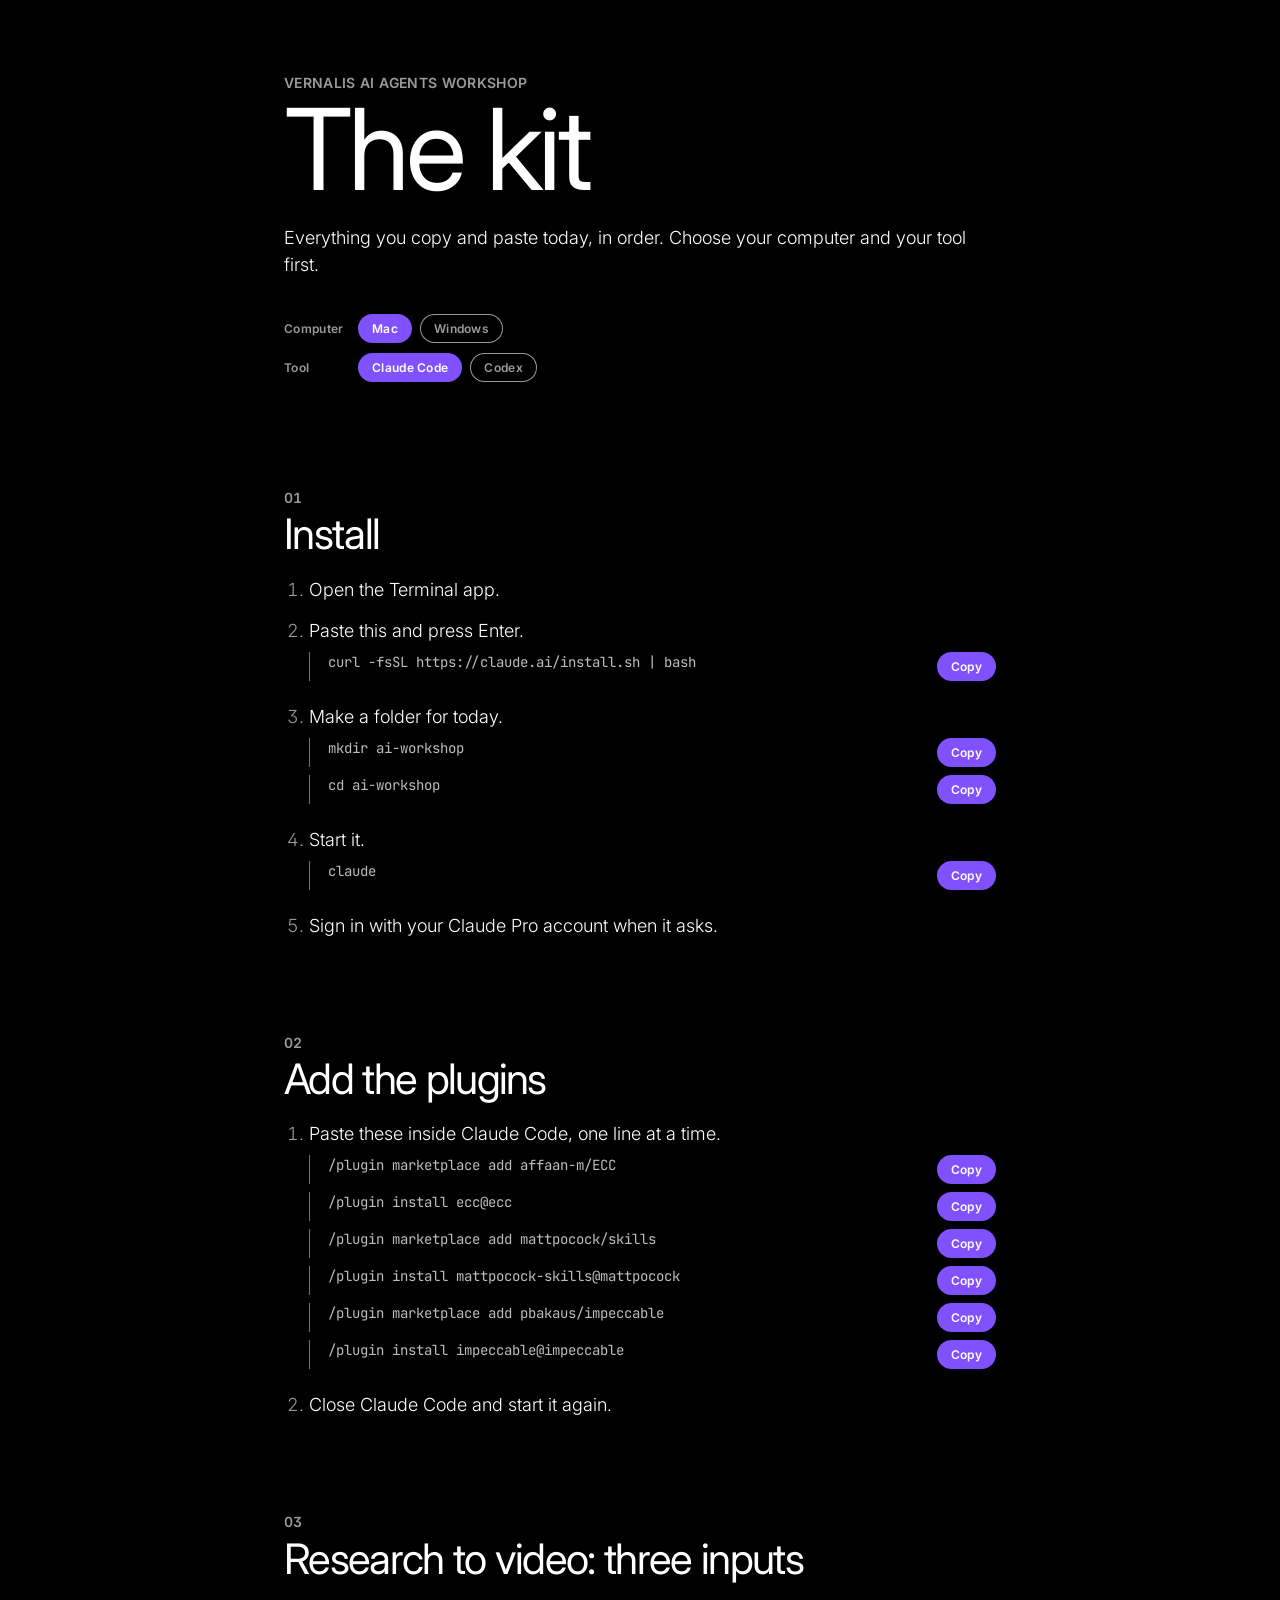
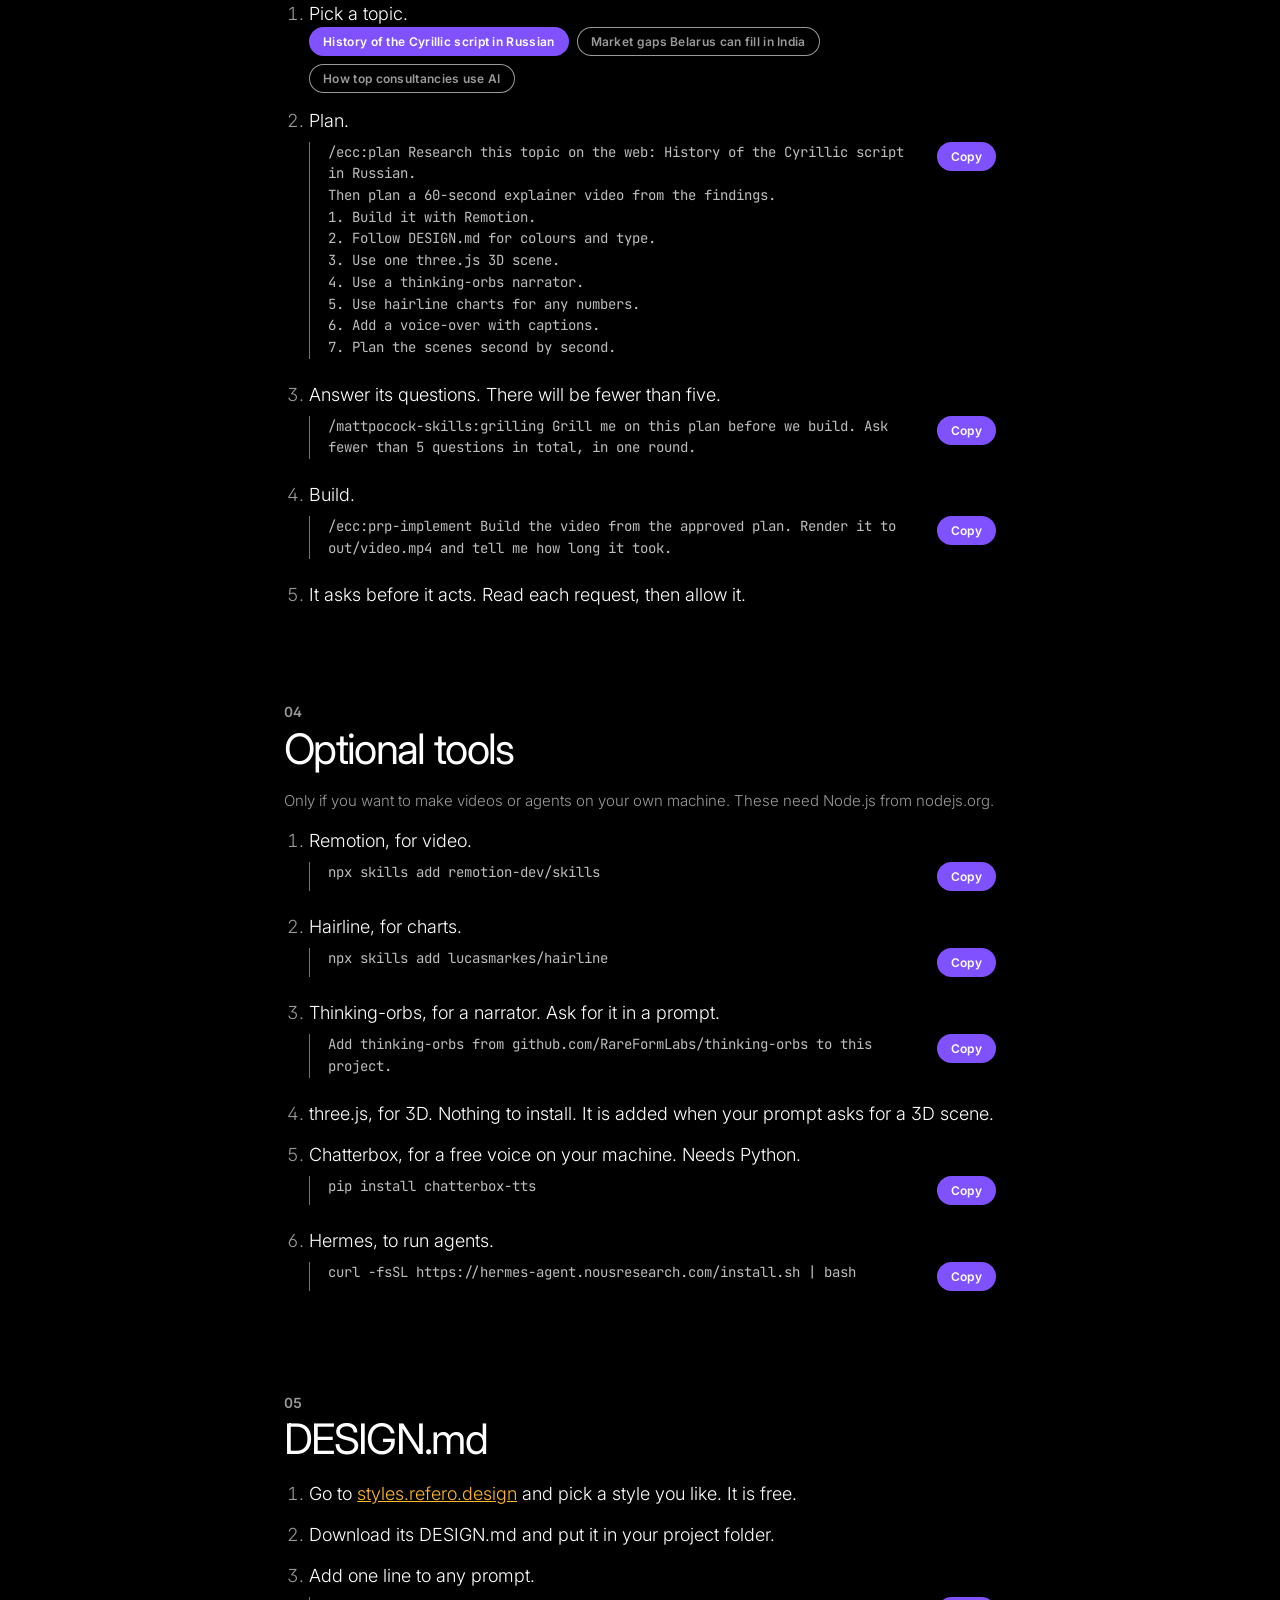
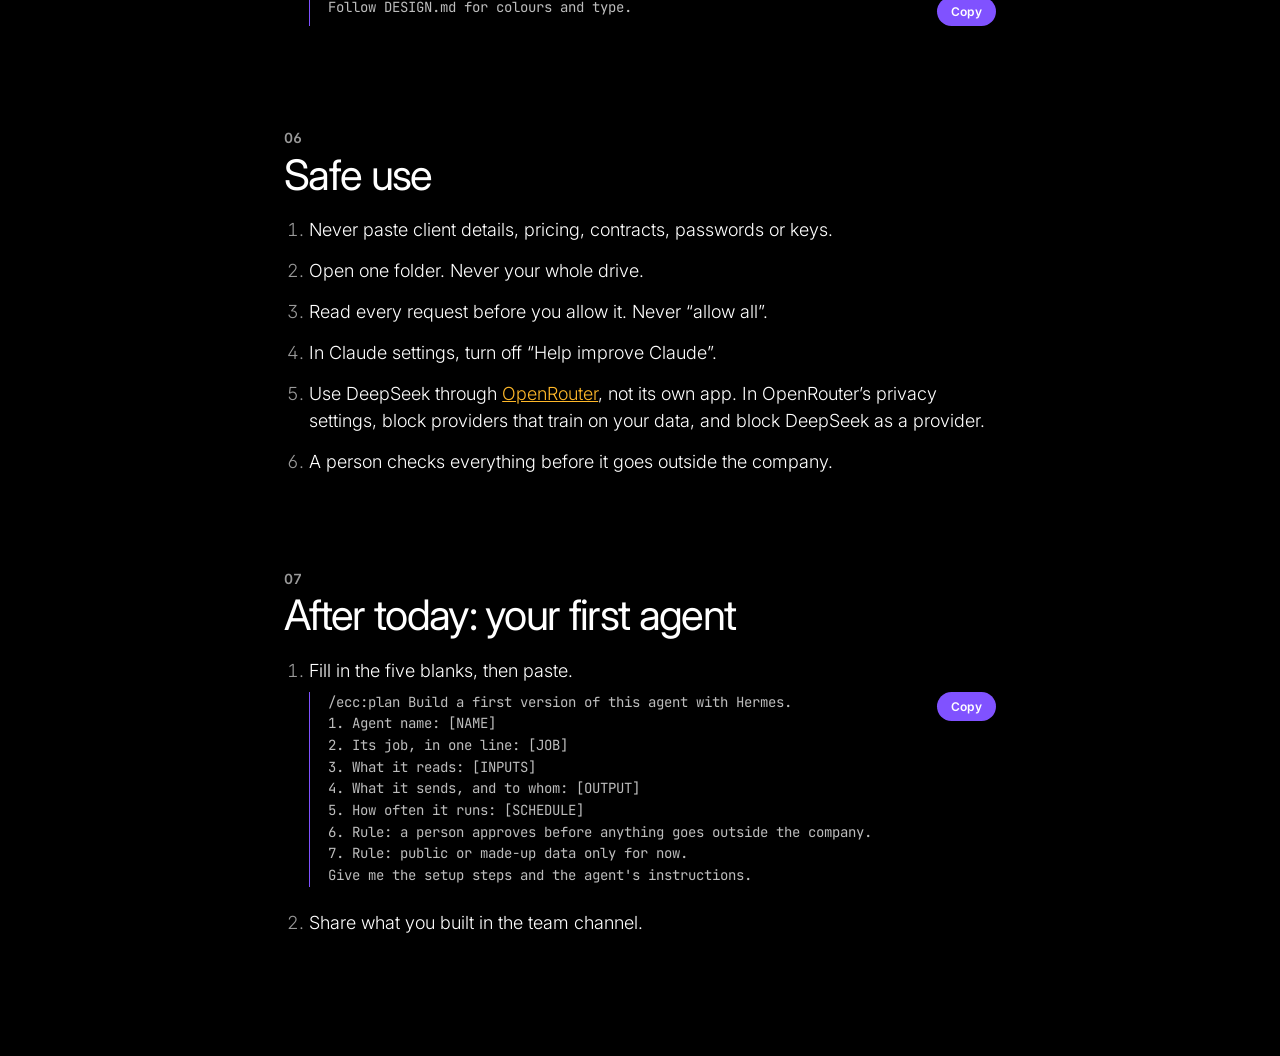
==== kit/index.html @ 44f23566 "Workshop deck and copy-paste kit Static site: presenter deck at / and the team's kit at /kit/.  Clau" ====
<!doctype html>
<html lang="en">
<head>
<meta charset="utf-8">
<meta name="viewport" content="width=device-width, initial-scale=1">
<meta name="robots" content="noindex">
<title>Workshop Kit</title>
<link rel="preconnect" href="https://fonts.googleapis.com">
<link rel="preconnect" href="https://fonts.gstatic.com" crossorigin>
<link href="https://fonts.googleapis.com/css2?family=Inter:wght@300;400;600&family=JetBrains+Mono&display=swap" rel="stylesheet">
<link rel="stylesheet" href="../style.css">
</head>
<body class="kit">
<main>
  <p class="kicker">Vernalis AI Agents Workshop</p>
  <h1>The kit</h1>
  <p>Everything you copy and paste today, in order. Choose your computer and your tool first.</p>
  <div class="switches">
    <div class="switch" role="group" aria-label="Your computer">
      <span class="label">Computer</span>
      <button class="pill" data-key="os" data-set="mac">Mac</button>
      <button class="pill" data-key="os" data-set="win">Windows</button>
    </div>
    <div class="switch" role="group" aria-label="Your tool">
      <span class="label">Tool</span>
      <button class="pill" data-key="tool" data-set="claude">Claude Code</button>
      <button class="pill" data-key="tool" data-set="codex">Codex</button>
    </div>
  </div>

  <h2><span class="num">01</span>Install</h2>
  <ol>
    <li><span data-os="mac">Open the Terminal app.</span><span data-os="win">Open PowerShell.</span></li>
    <li>Paste this and press Enter.
      <div class="cmd" data-tool="claude" data-os="mac"><pre>curl -fsSL https://claude.ai/install.sh | bash</pre></div>
      <div class="cmd" data-tool="claude" data-os="win"><pre>irm https://claude.ai/install.ps1 | iex</pre></div>
      <div class="cmd" data-tool="codex"><pre>npm install -g @openai/codex</pre></div>
      <span class="note" data-tool="codex">Codex needs Node.js first. Get it from nodejs.org.</span>
    </li>
    <li>Make a folder for today.
      <div class="cmd"><pre>mkdir ai-workshop</pre></div>
      <div class="cmd"><pre>cd ai-workshop</pre></div>
    </li>
    <li>Start it.
      <div class="cmd" data-tool="claude"><pre>claude</pre></div>
      <div class="cmd" data-tool="codex"><pre>codex</pre></div>
    </li>
    <li><span data-tool="claude">Sign in with your Claude Pro account when it asks.</span><span data-tool="codex">Sign in with your ChatGPT account when it asks.</span></li>
  </ol>

  <h2><span class="num">02</span>Add the plugins</h2>
  <ol data-tool="claude">
    <li>Paste these inside Claude Code, one line at a time.
      <div data-prompt="plugins" data-lines></div>
    </li>
    <li>Close Claude Code and start it again.</li>
  </ol>
  <ol data-tool="codex">
    <li>Paste these in the terminal, not inside Codex. Choose Codex when it asks which tool.
      <div class="cmd"><pre>npx skills add mattpocock/skills</pre></div>
      <div class="cmd"><pre>npx skills add pbakaus/impeccable</pre></div>
    </li>
    <li>For ECC, follow the Codex steps at github.com/affaan-m/ECC.</li>
    <li>Close Codex and start it again.</li>
  </ol>

  <h2><span class="num">03</span>Research to video: three inputs</h2>
  <ol>
    <li>Pick a topic.
      <div class="switch" role="group" aria-label="Topic" data-topics></div>
    </li>
    <li>Plan.<div data-prompt="plan"></div></li>
    <li>Answer its questions. There will be fewer than five.<div data-prompt="grill"></div></li>
    <li>Build.<div data-prompt="build"></div></li>
    <li>It asks before it acts. Read each request, then allow it.</li>
  </ol>

  <h2><span class="num">04</span>Optional tools</h2>
  <p class="note">Only if you want to make videos or agents on your own machine. These need Node.js from nodejs.org.</p>
  <ol>
    <li>Remotion, for video.<div class="cmd"><pre>npx skills add remotion-dev/skills</pre></div></li>
    <li>Hairline, for charts.<div class="cmd"><pre>npx skills add lucasmarkes/hairline</pre></div></li>
    <li>Thinking-orbs, for a narrator. Ask for it in a prompt.
      <div class="cmd"><pre>Add thinking-orbs from github.com/RareFormLabs/thinking-orbs to this project.</pre></div>
    </li>
    <li>three.js, for 3D. Nothing to install. It is added when your prompt asks for a 3D scene.</li>
    <li>Chatterbox, for a free voice on your machine. Needs Python.<div class="cmd"><pre>pip install chatterbox-tts</pre></div></li>
    <li>Hermes, to run agents.
      <div class="cmd" data-os="mac"><pre>curl -fsSL https://hermes-agent.nousresearch.com/install.sh | bash</pre></div>
      <div class="cmd" data-os="win"><pre>iex (irm https://hermes-agent.nousresearch.com/install.ps1)</pre></div>
    </li>
  </ol>

  <h2><span class="num">05</span>DESIGN.md</h2>
  <ol>
    <li>Go to <a href="https://styles.refero.design/" target="_blank" rel="noopener">styles.refero.design</a> and pick a style you like. It is free.</li>
    <li>Download its DESIGN.md and put it in your project folder.</li>
    <li>Add one line to any prompt.
      <div class="cmd"><pre>Follow DESIGN.md for colours and type.</pre></div>
    </li>
  </ol>

  <h2><span class="num">06</span>Safe use</h2>
  <ol>
    <li>Never paste client details, pricing, contracts, passwords or keys.</li>
    <li>Open one folder. Never your whole drive.</li>
    <li>Read every request before you allow it. Never “allow all”.</li>
    <li data-tool="claude">In Claude settings, turn off “Help improve Claude”.</li>
    <li>Use DeepSeek through <a href="https://openrouter.ai/settings/privacy">OpenRouter</a>, not its own app. In OpenRouter’s privacy settings, block providers that train on your data, and block DeepSeek as a provider.</li>
    <li>A person checks everything before it goes outside the company.</li>
  </ol>

  <h2><span class="num">07</span>After today: your first agent</h2>
  <ol>
    <li>Fill in the five blanks, then paste.
      <div data-prompt="pilot"></div>
    </li>
    <li>Share what you built in the team channel.</li>
  </ol>
</main>
<script src="../content.js"></script>
<script src="../kit.js"></script>
</body>
</html>
---- style.css ----
/* Tokens from DESIGN.md. Inter stands in for PPNeueMontreal, as the file itself suggests. */
:root {
  --void: #000; --bone: #fff; --ash: #9a9a9a; --silver: #bdbdbd;
  --iris: #8052ff; --amber: #ffb829; --red: #ff4d5e; --ok: #2bb894;
  --line: #1c1c1c; --edge: #2a2a2a;
  --gutter: clamp(24px, 6vw, 96px);
  --body: clamp(18px, min(1.75vw, 3vh), 27px);
  --text: clamp(14px, min(1.15vw, 2.2vh), 18px);
  --small: clamp(12px, min(1vw, 1.9vh), 15px);
}
* { box-sizing: border-box; }
body {
  margin: 0; background: var(--void); color: var(--bone);
  /* 300, not the file's 200: ultra-light type breaks up over a Zoom screen share */
  font: 300 18px/1.5 Inter, system-ui, sans-serif; font-feature-settings: "ss01";
  -webkit-font-smoothing: antialiased;
}
h1 {
  font-weight: 400; font-size: clamp(44px, min(7vw, 12vh), 113px);
  line-height: 1; letter-spacing: -0.04em; margin: 0 0 clamp(6px, 2vh, 24px); text-wrap: balance;
}
h3 { font-weight: 400; font-size: clamp(18px, min(1.7vw, 3vh), 26px); line-height: 1.15; letter-spacing: -0.02em; margin: 0; }
.kicker, .label, th {
  font-size: 14px; font-weight: 600; letter-spacing: 0.025em; text-transform: uppercase; color: var(--ash); margin: 0;
}
.label { font-size: 12px; text-transform: none; }
.num { color: var(--ash); font-variant-numeric: tabular-nums; }
pre {
  margin: 0; font: 400 var(--small)/1.55 "JetBrains Mono", ui-monospace, Menlo, monospace;
  color: var(--silver); white-space: pre-wrap; overflow-wrap: anywhere;
}
.pill {
  font: 600 12px Inter, system-ui, sans-serif; letter-spacing: 0.025em; color: var(--bone);
  background: var(--iris); border: 0; border-radius: 24px; padding: 7px 14px; cursor: pointer; flex: none; align-self: flex-start;
}
.ghost {
  font: 400 13px Inter, system-ui, sans-serif; color: var(--silver); background: none;
  border: 1px solid var(--edge); border-radius: 24px; padding: 6px 12px; cursor: pointer;
}
.ghost:hover { color: var(--bone); border-color: var(--ash); }
button:focus-visible, a:focus-visible, input:focus-visible { outline: 2px solid var(--amber); outline-offset: 2px; }
a { color: var(--amber); }
@keyframes rise { from { opacity: 0; transform: translateY(14px); filter: blur(6px); } }

/* ---------- deck frame ---------- */
.deck { overflow: hidden; height: 100vh; }
#sky { position: fixed; inset: 0; width: 100%; height: 100%; pointer-events: none; }
#stage {
  position: relative; z-index: 1; height: 100vh; max-width: min(58vw, 900px);
  padding: clamp(36px, 11vh, 120px) 0 96px var(--gutter);
  display: flex; flex-direction: column; gap: clamp(12px, 2.2vh, 24px);
}
#stage.enter h1, #stage.enter h2 { animation: rise 0.7s cubic-bezier(0.2, 0.7, 0.1, 1) both; }
#stage.enter .lead { animation: rise 0.7s 0.15s both; }
#stage.title, #stage.close { justify-content: center; padding-top: 0; }
.lead { font-size: clamp(16px, min(1.6vw, 2.9vh), 24px); color: var(--silver); max-width: 30em; margin: 0; }

.index h1 { font-size: clamp(40px, min(5.4vw, 9vh), 78px); }
.index-list { list-style: none; padding: 0; margin: clamp(6px, 2vh, 24px) 0 0; max-width: min(48vw, 720px); columns: 2; column-gap: 48px; font-size: clamp(15px, min(1.3vw, 2.4vh), 20px); }
.index-list li { break-inside: avoid; }
.index-list button {
  all: unset; box-sizing: border-box; cursor: pointer; width: 100%;
  display: grid; grid-template-columns: 2.2em 1fr auto; gap: 8px; padding: 0.42em 0; border-bottom: 1px solid var(--line);
}
.index-list button:hover { color: var(--amber); }
.index-list button:focus-visible { outline: 2px solid var(--amber); outline-offset: 2px; }
.hint { font-size: 12px; color: var(--ash); margin: 0; }

.deck footer {
  position: fixed; left: var(--gutter); right: var(--gutter); bottom: 22px; z-index: 2;
  display: flex; justify-content: space-between; align-items: center;
  font-size: 14px; font-weight: 400; color: var(--ash); font-variant-numeric: tabular-nums; white-space: pre;
}
#meta.warn, #meta.over { color: var(--amber); }
#meta.over { font-weight: 600; }
.nav button { background: none; border: 0; color: var(--ash); font-size: 22px; cursor: pointer; padding: 6px 10px; }
#bar { position: fixed; left: 0; bottom: 0; height: 1px; width: 0; background: var(--iris); z-index: 2; transition: width 0.6s; }

/* ---------- scenes ---------- */
#stage.scene { max-width: none; padding: clamp(28px, 6vh, 60px) var(--gutter) 78px; gap: clamp(8px, 1.6vh, 16px); }
.scene h2 {
  font-weight: 400; font-size: clamp(30px, min(4.2vw, 7.2vh), 60px); line-height: 1.05; letter-spacing: -0.04em;
  margin: 0; padding-right: 260px; /* room for the corner constellation */
}
.body { flex: 1; min-height: 0; display: flex; flex-direction: column; justify-content: center; gap: clamp(10px, 2vh, 20px); }
.intro { font-size: var(--body); line-height: 1.3; color: var(--silver); margin: 0; max-width: 40em; animation: rise 0.6s 0.3s both; }
.ic { width: 30px; height: 30px; color: var(--iris); flex: none; }
.logos { display: flex; gap: 10px; align-items: center; flex-wrap: wrap; }
.logo { width: 28px; height: 28px; object-fit: contain; flex: none; }
.logo.raster { border-radius: 7px; }
.red .ic { color: var(--red); } .amber .ic { color: var(--amber); } .ok .ic { color: var(--ok); }
.ok { border-color: var(--ok); }

/* text always stays inside its card */
.card, .node, .actor { min-width: 0; overflow-wrap: break-word; hyphens: auto; }
.card h3, .node h3, .actor h3 { overflow-wrap: anywhere; }
.dense .card, .dense .node { padding: clamp(12px, 1.8vh, 18px); }
.dense h3 { font-size: clamp(16px, min(1.35vw, 2.6vh), 21px); }
.dense p { font-size: clamp(13px, min(1vw, 2vh), 16px) !important; }
.body { overflow-y: auto; scrollbar-width: none; justify-content: safe center; } /* safe: tall content starts at the top instead of being cut off */
.body::-webkit-scrollbar { display: none; }

/* copy button with the prompt folded underneath */
.copybox { display: grid; gap: 8px; margin-top: auto; padding-top: 6px; }
.peek { max-height: 34vh; overflow: auto; border-left: 1px solid var(--iris); padding: 4px 0 4px 14px; font-size: 13px; }
.prompts { display: grid; grid-template-columns: auto repeat(3, minmax(0, 1fr)); gap: 16px; align-items: start; }

/* links and full forms */
.biglink { display: inline-flex; align-items: center; gap: 12px; font-size: var(--body); text-decoration: none; border-bottom: 1px solid currentColor; align-self: flex-start; padding-bottom: 2px; }
.full { font-size: clamp(24px, min(3vw, 5vh), 42px); line-height: 1.1; letter-spacing: -0.03em; margin: 0; color: var(--amber); }
.withlogo { display: inline-flex; align-items: center; gap: 10px; }
.withlogo .logo { width: 20px; height: 20px; }
.withlogo .logos { gap: 6px; flex-wrap: nowrap; }

/* sequence diagram */
.seq { display: grid; grid-template-columns: repeat(var(--cols), minmax(0, 1fr)); column-gap: clamp(12px, 2vw, 28px); row-gap: 6px; position: relative; }
.actor { grid-row: 1; border: 1px solid var(--edge); border-radius: 24px; padding: 10px 14px; display: grid; grid-template-columns: auto 1fr; column-gap: 12px; align-items: center; margin-bottom: 6px;
  /* logo on the left, name and role stacked on the right */ animation: rise 0.6s both; animation-delay: calc(var(--i) * 90ms); background: var(--void); }
.actor > .logos, .actor > .ic { grid-row: span 2; }
.actor h3 { font-size: clamp(15px, min(1.3vw, 2.5vh), 20px); }
.actor p { margin: 0; font-size: 13px; color: var(--ash); grid-column: 2; }
.life { justify-self: center; width: 1px; background: repeating-linear-gradient(to bottom, #3a3a3a 0 4px, transparent 4px 9px); }
.msg { position: relative; padding: 0 var(--pad); visibility: hidden; z-index: 1; min-height: 38px; }
.msg.self { padding: 0 0 0 50%; }
.msg.self p { text-align: left; margin: 0 0 0 44px; white-space: nowrap; }
.msg.on { visibility: visible; }
.msg .arrow { height: 1px; background: var(--iris); position: relative; margin-top: 8px; }
.msg .arrow::after { content: ""; position: absolute; right: -1px; top: -4px; border: 4.5px solid transparent; border-left: 8px solid var(--iris); border-right: 0; }
.msg.left .arrow::after { right: auto; left: -1px; border-left: 0; border-right: 8px solid var(--iris); }
.msg.self .arrow { width: 0; height: 0; margin: 4px 0 0; position: absolute; }
.msg.self .arrow::after { display: none; }
.msg.self .arrow::before { content: ""; position: absolute; left: 0; top: -2px; width: 34px; height: 18px; border: 1px solid var(--iris); border-left: 0; border-radius: 0 10px 10px 0; }
.msg p { margin: 6px 0 0; font-size: var(--text); line-height: 1.3; color: var(--bone); text-align: center; background: var(--void); padding: 0 6px; }
.msg.amber .arrow { background: var(--amber); } .msg.amber .arrow::after { border-left-color: var(--amber); border-right-color: var(--amber); }
.msg.amber p { color: var(--amber); }
.msg.fresh .arrow { animation: grow 0.6s ease-out both; transform-origin: left; }
.msg.left.fresh .arrow { transform-origin: right; }
.msg.fresh p { animation: rise 0.5s 0.25s both; }
@keyframes grow { from { transform: scaleX(0); } }

/* API request and response */
.api { display: grid; grid-template-columns: 1fr minmax(90px, 160px) 1fr; gap: clamp(12px, 2vw, 28px); align-items: center; }
.kv { display: grid; grid-template-columns: 7em 1fr; gap: 12px; font-size: var(--text); padding: 6px 0; border-bottom: 1px solid var(--line); color: var(--silver); }
.pipe { display: grid; gap: 18px; justify-items: stretch; text-align: center; animation: rise 0.6s both; }
.pipe .link { flex: none; height: 1px; }
.pipe .link.back::after { animation-direction: reverse; background: var(--iris); }

/* compare (DeepSeek) */
.side { gap: 14px; }
.flow.mini { gap: 0; }
.flow.mini .node { padding: 10px 12px; border-radius: 16px; animation: none; }
.flow.mini .node h3 { font-size: var(--text); }
.flow.mini .link { flex-basis: 22px; }
.side.red .flow.mini .node:last-child { border-color: var(--red); }
.side.ok .flow.mini .node:last-child { border-color: var(--ok); }
.row { display: flex; gap: 10px; align-items: center; flex-wrap: wrap; }

.grid { display: grid; grid-template-columns: repeat(var(--cols), minmax(0, 1fr)); gap: clamp(10px, 1.4vw, 18px); }
.card, .node, .layer {
  border: 1px solid var(--edge); border-radius: 24px; padding: clamp(14px, 2.4vh, 24px);
  animation: rise 0.6s both; animation-delay: calc(var(--i) * 90ms);
}
.card { display: flex; flex-direction: column; gap: 8px; }
.card p, .node p, .fact p, .layer p { margin: 0; font-size: var(--text); line-height: 1.4; color: var(--silver); }
.card p.label, .node p.label { font-size: 12px; color: var(--ash); }
.card ul { margin: 0; padding: 0; list-style: none; display: grid; gap: 6px; font-size: var(--text); line-height: 1.35; color: var(--silver); }
.card li { padding-left: 16px; position: relative; }
.card li::before { content: ""; position: absolute; left: 0; top: 0.6em; width: 6px; height: 1px; background: var(--ash); }
.iris { border-color: var(--iris); } .amber { border-color: var(--amber); } .red { border-color: var(--red); } .ok { border-color: var(--ok); }
.still .card { animation: none; }
.count { margin-top: auto !important; font-size: clamp(40px, 6vw, 78px) !important; line-height: 1; letter-spacing: -0.04em; color: var(--bone) !important; font-variant-numeric: tabular-nums; }
.dots { display: flex; flex-wrap: wrap; gap: 4px; margin-top: auto; padding-top: 8px; }
.dots i { width: 5px; height: 5px; border-radius: 50%; background: var(--iris); animation: rise 0.4s both; animation-delay: calc(400ms + var(--i) * 6ms); }

/* flow: nodes joined by lines with a travelling dot */
.flow { display: flex; align-items: stretch; }
.node { flex: 1; min-width: 0; display: flex; flex-direction: column; gap: 6px; animation-delay: calc(var(--i) * 160ms); }
.link { flex: 0 0 clamp(18px, 3vw, 56px); align-self: center; height: 1px; background: #3a3a3a; position: relative; }
.link::after, .loopback::after {
  content: ""; position: absolute; top: -3px; left: 0; width: 7px; height: 7px; border-radius: 50%;
  background: var(--amber); animation: travel 1.8s linear infinite; animation-delay: calc(var(--i) * 300ms);
}
@keyframes travel { 0% { left: 0; opacity: 0; } 15%, 85% { opacity: 1; } 100% { left: calc(100% - 7px); opacity: 0; } }
.loopback { height: 26px; margin: -6px 9% 0; border: 1px solid #3a3a3a; border-top: 0; border-radius: 0 0 24px 24px; position: relative; }
.loopback::after { top: auto; bottom: -4px; animation-direction: reverse; animation-duration: 3s; }

/* nest: containment */
.layer { display: grid; gap: 12px; max-width: 980px; animation-delay: calc(var(--i) * 280ms); }
.layer-head { display: flex; gap: 18px; align-items: baseline; }
.layer-head h3 { flex: 0 0 9em; }
.l1 { border-color: var(--iris); } .l2 { border-color: var(--amber); }

/* graph: hub and spokes, select a node */
.graph { display: grid; grid-template-columns: 1.5fr 1fr; gap: clamp(24px, 4vw, 60px); align-items: center; }
.web { position: relative; aspect-ratio: 400 / 240; max-height: 58vh; }
.web svg { position: absolute; inset: 0; width: 100%; height: 100%; }
.spoke { stroke: #444; stroke-width: 0.6; stroke-dasharray: 3 5; animation: dash 1.2s linear infinite; }
@keyframes dash { to { stroke-dashoffset: -16; } }
.web button {
  position: absolute; transform: translate(-50%, -50%); white-space: nowrap; cursor: pointer;
  background: var(--void); color: var(--bone); border: 1px solid #444; border-radius: 24px;
  padding: 8px 16px; font: 400 var(--text) Inter, system-ui, sans-serif;
}
.web button.on { border-color: var(--amber); color: var(--amber); }
.web .hub { border-color: var(--iris); padding: 14px 24px; font-size: var(--body); }
.detail h3 { font-size: clamp(26px, 3.2vw, 48px); letter-spacing: -0.04em; margin-bottom: 10px; }
.detail p { margin: 0; font-size: var(--body); line-height: 1.3; color: var(--silver); }

/* table */
table { border-collapse: collapse; width: 100%; max-width: 1100px; font-size: var(--text); line-height: 1.35; color: var(--silver); }
th { font-size: 12px; text-align: left; }
td, th { padding: clamp(6px, 1.3vh, 12px) 18px clamp(6px, 1.3vh, 12px) 0; border-bottom: 1px solid var(--line); vertical-align: top; }
td:first-child { color: var(--bone); white-space: nowrap; }
tr { animation: rise 0.5s both; animation-delay: calc(var(--i) * 80ms); }
caption { caption-side: bottom; text-align: left; font-size: 12px; color: var(--ash); padding-top: 8px; }
.dot { display: inline-block; width: 8px; height: 8px; border-radius: 50%; margin-right: 8px; background: var(--ash); }
.dot.red { background: var(--red); } .dot.amber { background: var(--amber); } .dot.ok { background: var(--ok); }

/* chat mock-ups */
.chat .who { color: var(--iris) !important; font-weight: 600; font-size: 14px !important; }
.btns { display: grid; grid-template-columns: 1fr 1fr; gap: 6px; margin-top: 6px; }
.btns span { border: 1px solid #3a3a3a; border-radius: 12px; padding: 8px; text-align: center; font-size: 13px; color: var(--silver); }

/* media */
.media { display: grid; grid-template-columns: auto 1fr; gap: clamp(24px, 5vw, 72px); align-items: center; }
.media video { height: min(64vh, 660px); aspect-ratio: 9 / 16; border-radius: 24px; border: 1px solid var(--edge); background: #000; }
.facts { display: grid; gap: clamp(12px, 2.4vh, 24px); max-width: 30em; }
.fact { animation: rise 0.6s both; animation-delay: calc(var(--i) * 140ms); }
.fact h3 { margin-bottom: 4px; }

/* reveal */
.q, .a { font-size: clamp(32px, min(5vw, 9vh), 78px); line-height: 1.05; letter-spacing: -0.04em; margin: 0; max-width: 17em; }
.a { color: var(--amber); animation: rise 0.7s both; }

/* chart */
.chart { width: 100%; max-height: 58vh; }
.chart text { fill: var(--ash); font-size: 11px; }
.axis { stroke: #3a3a3a; fill: none; }
.line { fill: none; stroke-width: 2; stroke-dasharray: 1; stroke-dashoffset: 1; animation: draw 1.6s ease-out forwards; animation-delay: calc(var(--i) * 300ms); }
@keyframes draw { to { stroke-dashoffset: 0; } }
.line.amber { stroke: var(--amber); } .line.iris { stroke: var(--iris); } .line.bone { stroke: var(--bone); } .line.ash { stroke: var(--ash); }
.chart text.amber { fill: var(--amber); } .chart text.iris { fill: #a98cff; } .chart text.bone { fill: var(--bone); }

/* score sheet */
.score td:first-child { white-space: normal; }
.cell { width: 44px; height: 32px; border-radius: 12px; border: 1px solid var(--edge); background: none; color: var(--ash); font: 600 14px Inter, system-ui, sans-serif; cursor: pointer; }
.cell.H { border-color: var(--iris); color: var(--bone); } .cell.M { border-color: var(--amber); color: var(--amber); } .cell.L { color: var(--silver); border-color: var(--ash); }
.body input { background: none; border: 0; border-bottom: 1px solid var(--edge); color: var(--bone); font: 300 var(--text) Inter, system-ui, sans-serif; padding: 8px 0; max-width: 28em; }

/* ---------- kit ---------- */
.kit { max-width: 760px; margin: 0 auto; padding: clamp(36px, 8vh, 96px) 24px 120px; }
.kit h1 { font-size: clamp(48px, 9vw, 113px); }
.kit h2 { font-weight: 400; font-size: clamp(28px, 5vw, 42px); line-height: 1.1; letter-spacing: -0.04em; margin: 96px 0 18px; }
.kit h2 .num { display: block; font-size: 14px; font-weight: 600; letter-spacing: 0.025em; margin-bottom: 6px; }
.kit ol { padding-left: 1.4em; margin: 0; display: grid; gap: 14px; }
.kit ol ::marker { color: var(--ash); }
.kit .cmd { display: flex; gap: 12px; align-items: flex-start; border-left: 1px solid var(--iris); padding-left: 18px; margin: 8px 0; }
.kit .cmd pre { flex: 1; font-size: 14px; }
.kit .note { color: var(--ash); font-size: 15px; }
.switches { display: grid; gap: 10px; margin: 24px 0 0; position: sticky; top: 0; background: var(--void); padding: 12px 0; z-index: 1; }
.switch { display: flex; gap: 8px; flex-wrap: wrap; align-items: center; }
.switch .label { width: 5.5em; }
.switch .pill[aria-pressed="false"] { background: none; box-shadow: inset 0 0 0 1px var(--ash); color: var(--ash); }
body[data-os="mac"] [data-os="win"], body[data-os="win"] [data-os="mac"],
body[data-tool="claude"] [data-tool="codex"], body[data-tool="codex"] [data-tool="claude"] { display: none; }

@media (max-width: 900px) {
  .deck { overflow: auto; height: auto; }
  #stage, #stage.scene { height: auto; min-height: 100vh; max-width: none; padding-right: var(--gutter); }
  .index-list { columns: 1; }
  .grid, .graph, .media { grid-template-columns: 1fr; }
  .flow { flex-direction: column; }
  .link { height: 18px; width: 1px; flex-basis: 18px; }
  .link::after, .loopback { display: none; }
  .scene h2 { padding-right: 0; }
}
@media (prefers-reduced-motion: reduce) {
  * { animation: none !important; transition: none !important; }
  .line { stroke-dashoffset: 0; }
}
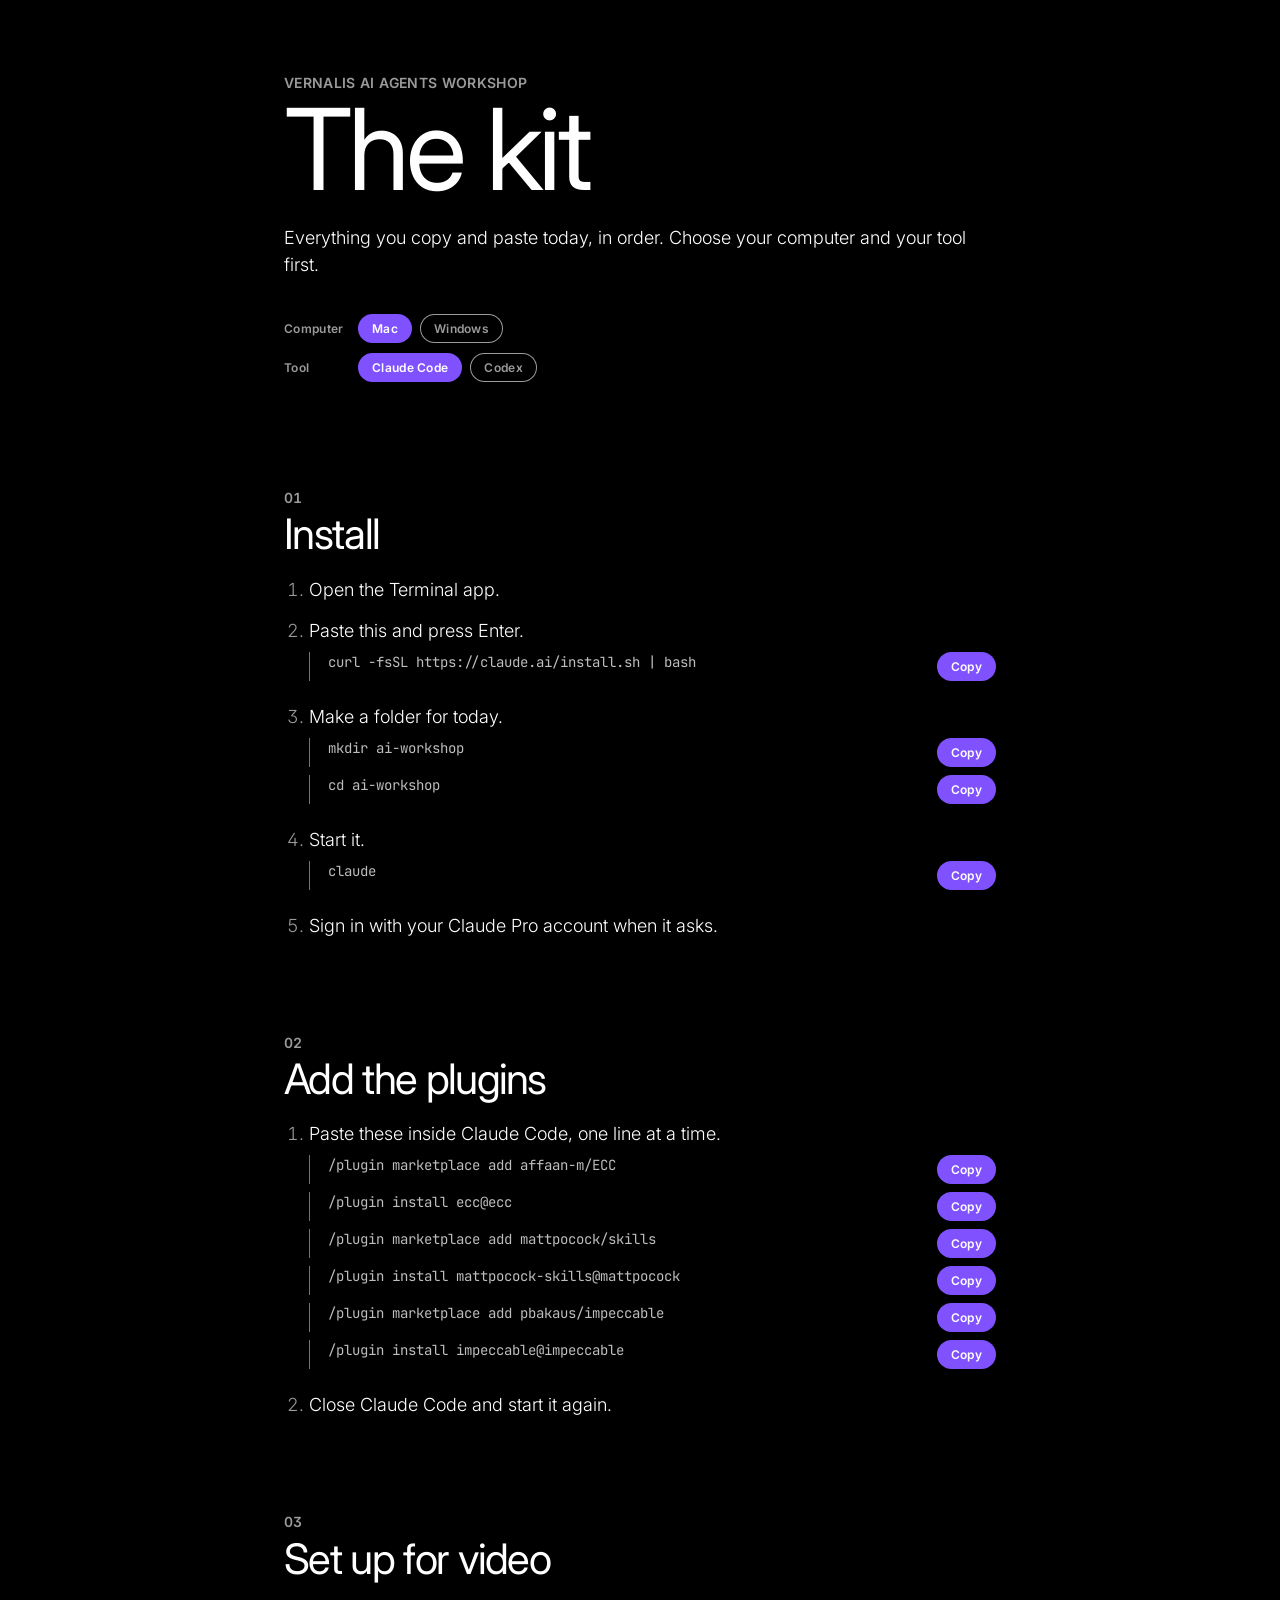
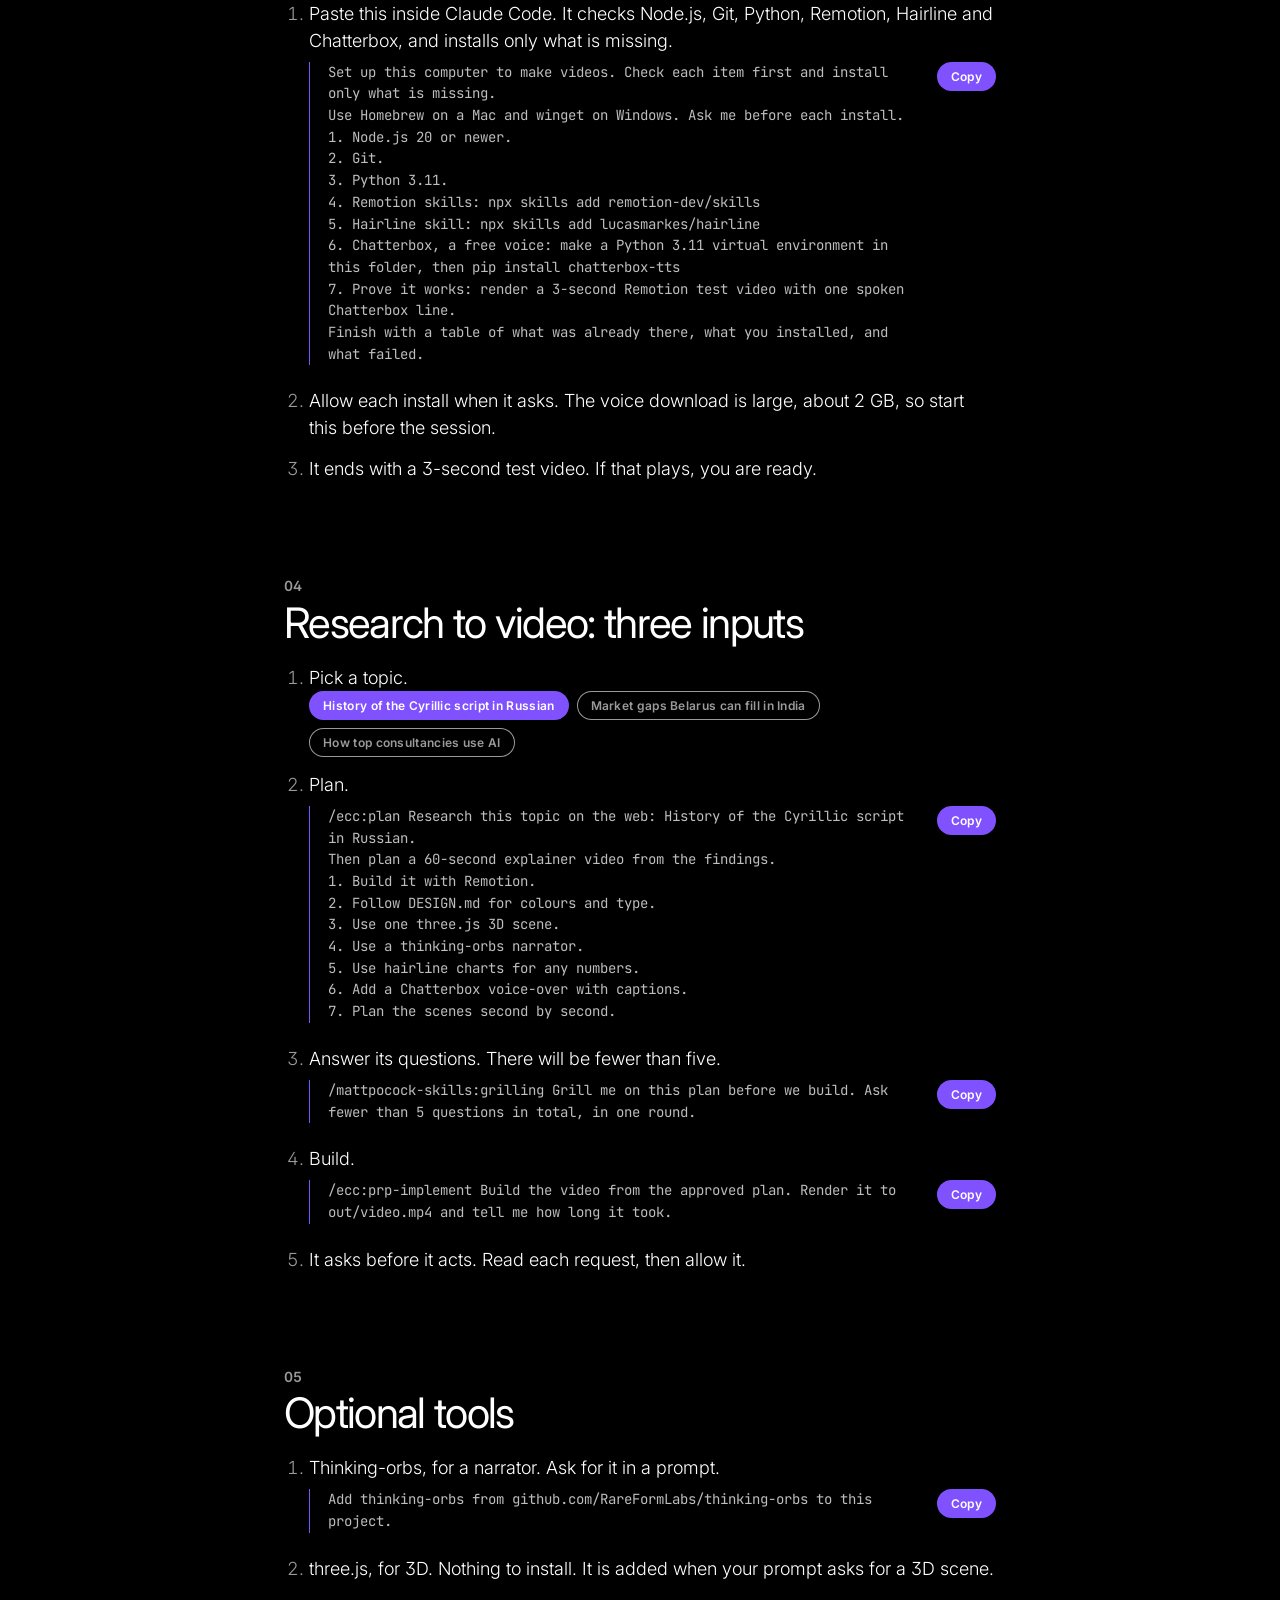
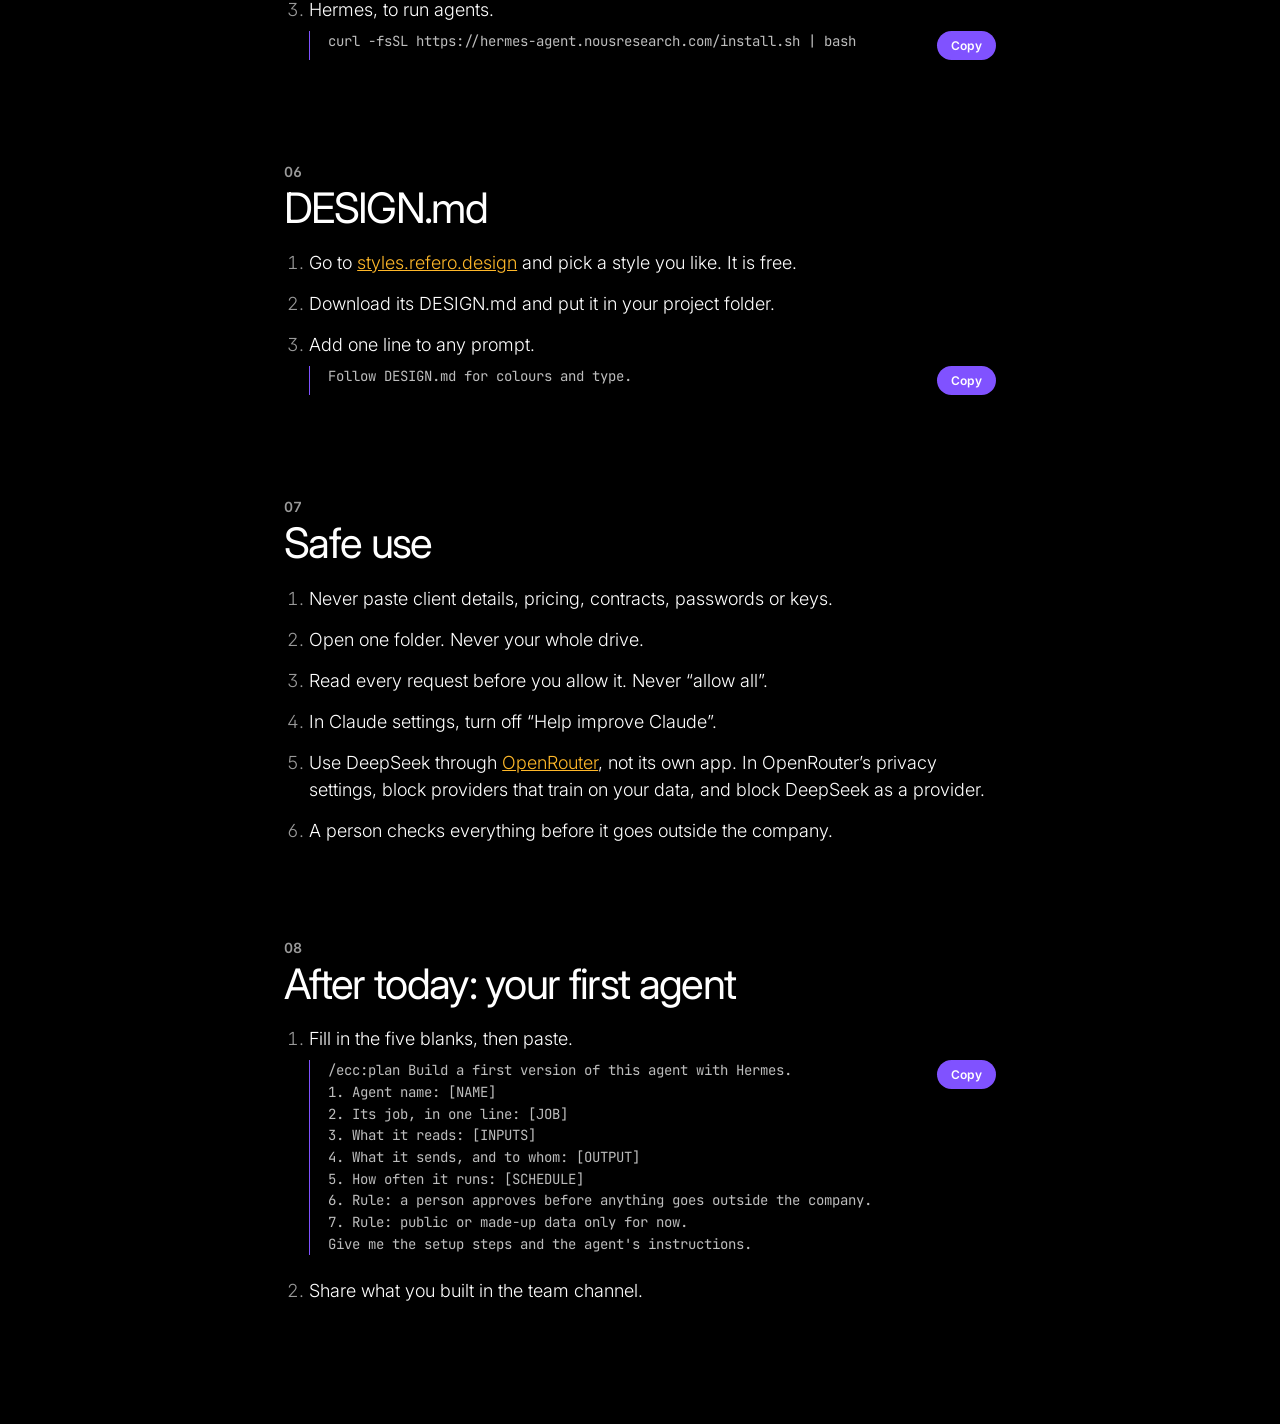
==== commit 8f5c834f: "Add setup-for-video prompt: Node, Git, Python, Remotion, Hairline, Chatterbox Claude-Session: https:" ====
--- a/kit/index.html
+++ b/kit/index.html
@@ -36,6 +36,7 @@
       <div class="cmd" data-tool="claude" data-os="win"><pre>irm https://claude.ai/install.ps1 | iex</pre></div>
       <div class="cmd" data-tool="codex"><pre>npm install -g @openai/codex</pre></div>
       <span class="note" data-tool="codex">Codex needs Node.js first. Get it from nodejs.org.</span>
+      <span class="note" data-tool="claude" data-os="win">Install Git for Windows first, from git-scm.com. Claude Code needs it.</span>
     </li>
     <li>Make a folder for today.
       <div class="cmd"><pre>mkdir ai-workshop</pre></div>
@@ -64,7 +65,16 @@
     <li>Close Codex and start it again.</li>
   </ol>
 
-  <h2><span class="num">03</span>Research to video: three inputs</h2>
+  <h2><span class="num">03</span>Set up for video</h2>
+  <ol>
+    <li>Paste this inside <span data-tool="claude">Claude Code</span><span data-tool="codex">Codex</span>. It checks Node.js, Git, Python, Remotion, Hairline and Chatterbox, and installs only what is missing.
+      <div data-prompt="setup"></div>
+    </li>
+    <li>Allow each install when it asks. The voice download is large, about 2 GB, so start this before the session.</li>
+    <li>It ends with a 3-second test video. If that plays, you are ready.</li>
+  </ol>
+
+  <h2><span class="num">04</span>Research to video: three inputs</h2>
   <ol>
     <li>Pick a topic.
       <div class="switch" role="group" aria-label="Topic" data-topics></div>
@@ -75,23 +85,19 @@
     <li>It asks before it acts. Read each request, then allow it.</li>
   </ol>
 
-  <h2><span class="num">04</span>Optional tools</h2>
-  <p class="note">Only if you want to make videos or agents on your own machine. These need Node.js from nodejs.org.</p>
+  <h2><span class="num">05</span>Optional tools</h2>
   <ol>
-    <li>Remotion, for video.<div class="cmd"><pre>npx skills add remotion-dev/skills</pre></div></li>
-    <li>Hairline, for charts.<div class="cmd"><pre>npx skills add lucasmarkes/hairline</pre></div></li>
     <li>Thinking-orbs, for a narrator. Ask for it in a prompt.
       <div class="cmd"><pre>Add thinking-orbs from github.com/RareFormLabs/thinking-orbs to this project.</pre></div>
     </li>
     <li>three.js, for 3D. Nothing to install. It is added when your prompt asks for a 3D scene.</li>
-    <li>Chatterbox, for a free voice on your machine. Needs Python.<div class="cmd"><pre>pip install chatterbox-tts</pre></div></li>
     <li>Hermes, to run agents.
       <div class="cmd" data-os="mac"><pre>curl -fsSL https://hermes-agent.nousresearch.com/install.sh | bash</pre></div>
       <div class="cmd" data-os="win"><pre>iex (irm https://hermes-agent.nousresearch.com/install.ps1)</pre></div>
     </li>
   </ol>
 
-  <h2><span class="num">05</span>DESIGN.md</h2>
+  <h2><span class="num">06</span>DESIGN.md</h2>
   <ol>
     <li>Go to <a href="https://styles.refero.design/" target="_blank" rel="noopener">styles.refero.design</a> and pick a style you like. It is free.</li>
     <li>Download its DESIGN.md and put it in your project folder.</li>
@@ -100,7 +106,7 @@
     </li>
   </ol>
 
-  <h2><span class="num">06</span>Safe use</h2>
+  <h2><span class="num">07</span>Safe use</h2>
   <ol>
     <li>Never paste client details, pricing, contracts, passwords or keys.</li>
     <li>Open one folder. Never your whole drive.</li>
@@ -110,7 +116,7 @@
     <li>A person checks everything before it goes outside the company.</li>
   </ol>
 
-  <h2><span class="num">07</span>After today: your first agent</h2>
+  <h2><span class="num">08</span>After today: your first agent</h2>
   <ol>
     <li>Fill in the five blanks, then paste.
       <div data-prompt="pilot"></div>
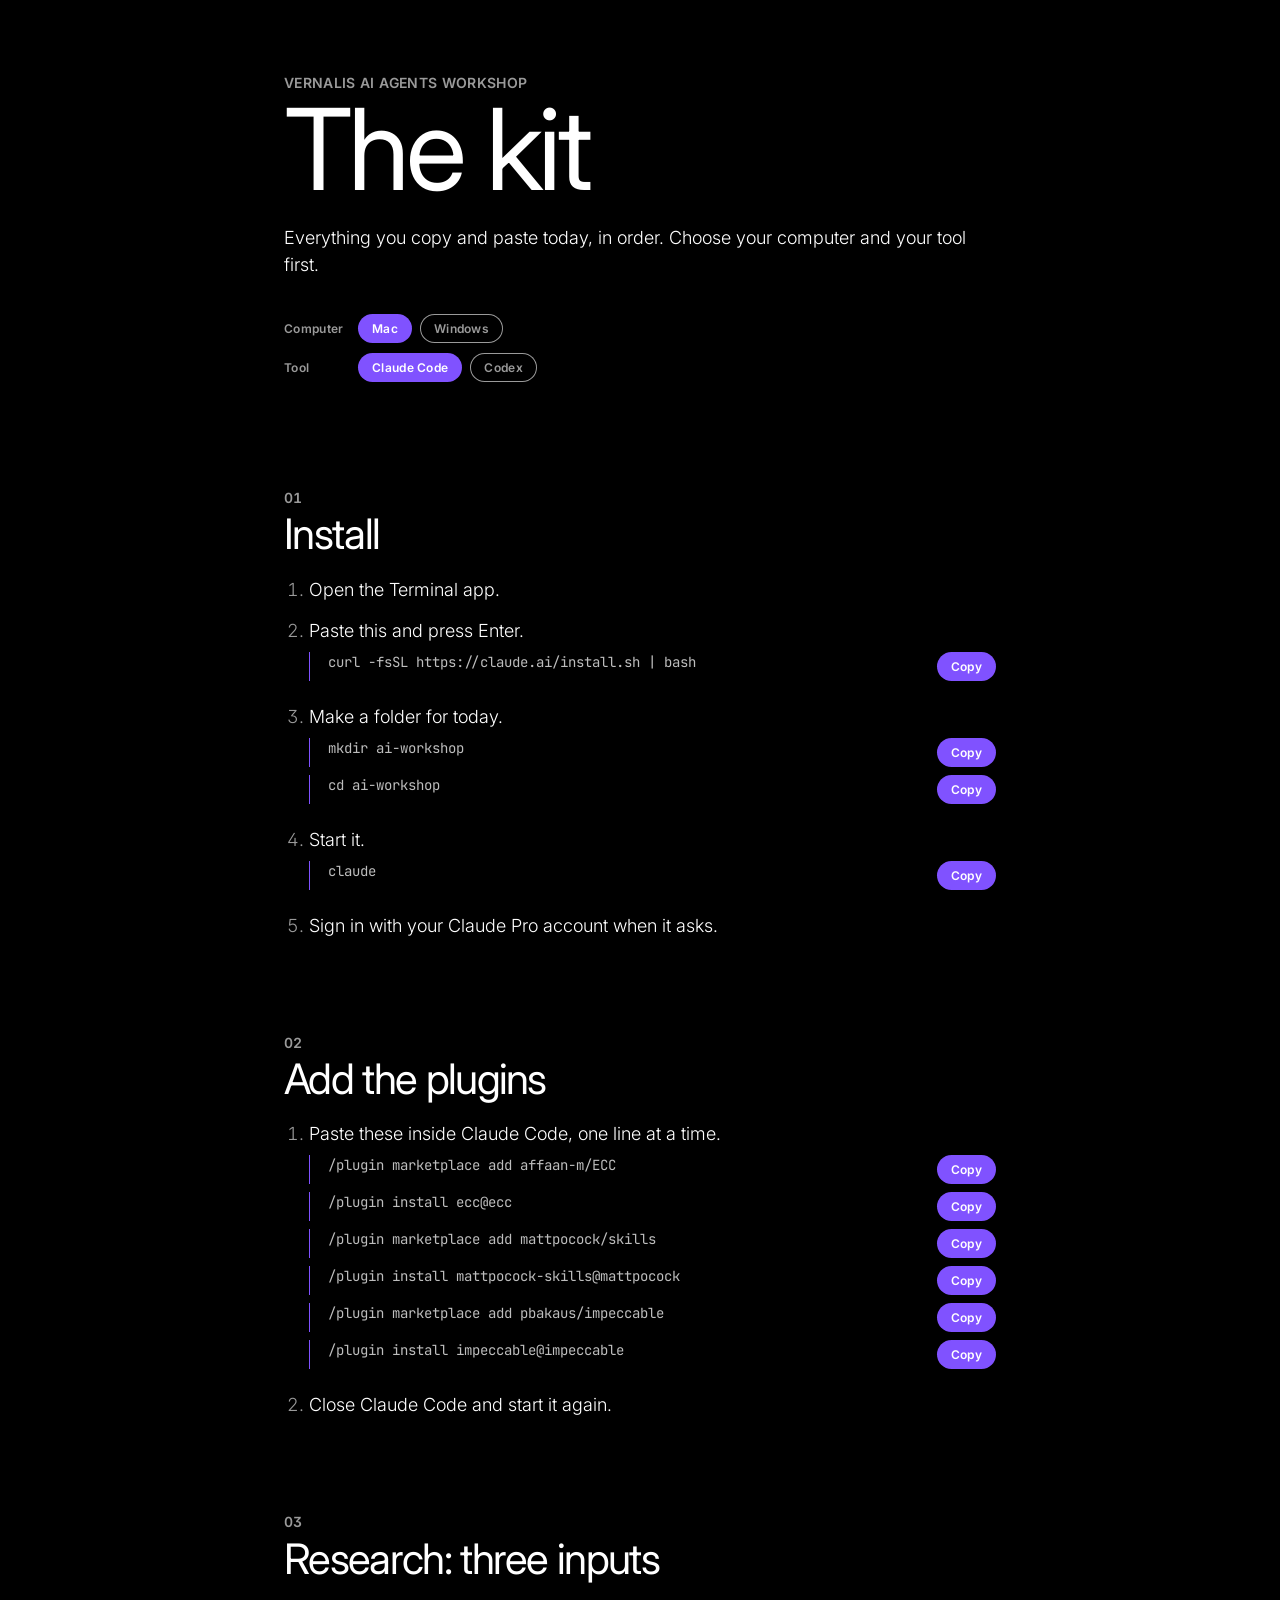
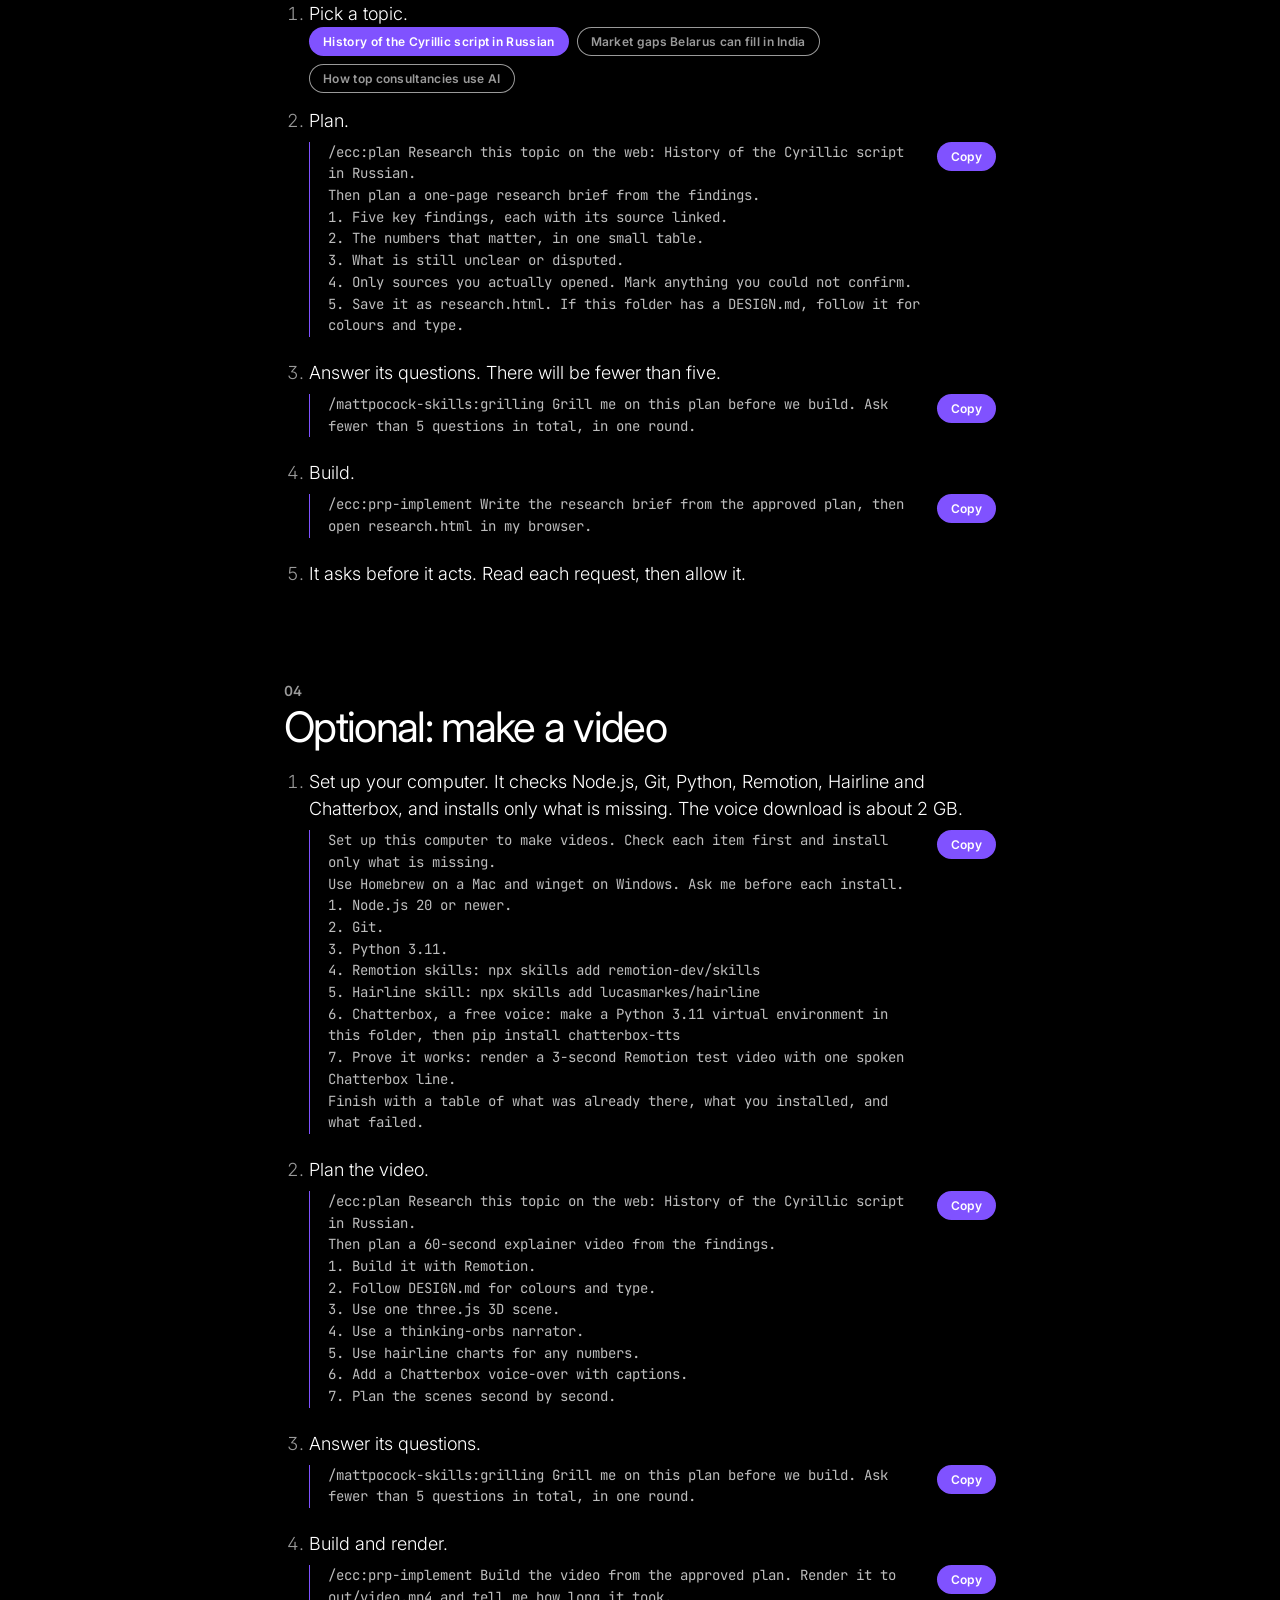
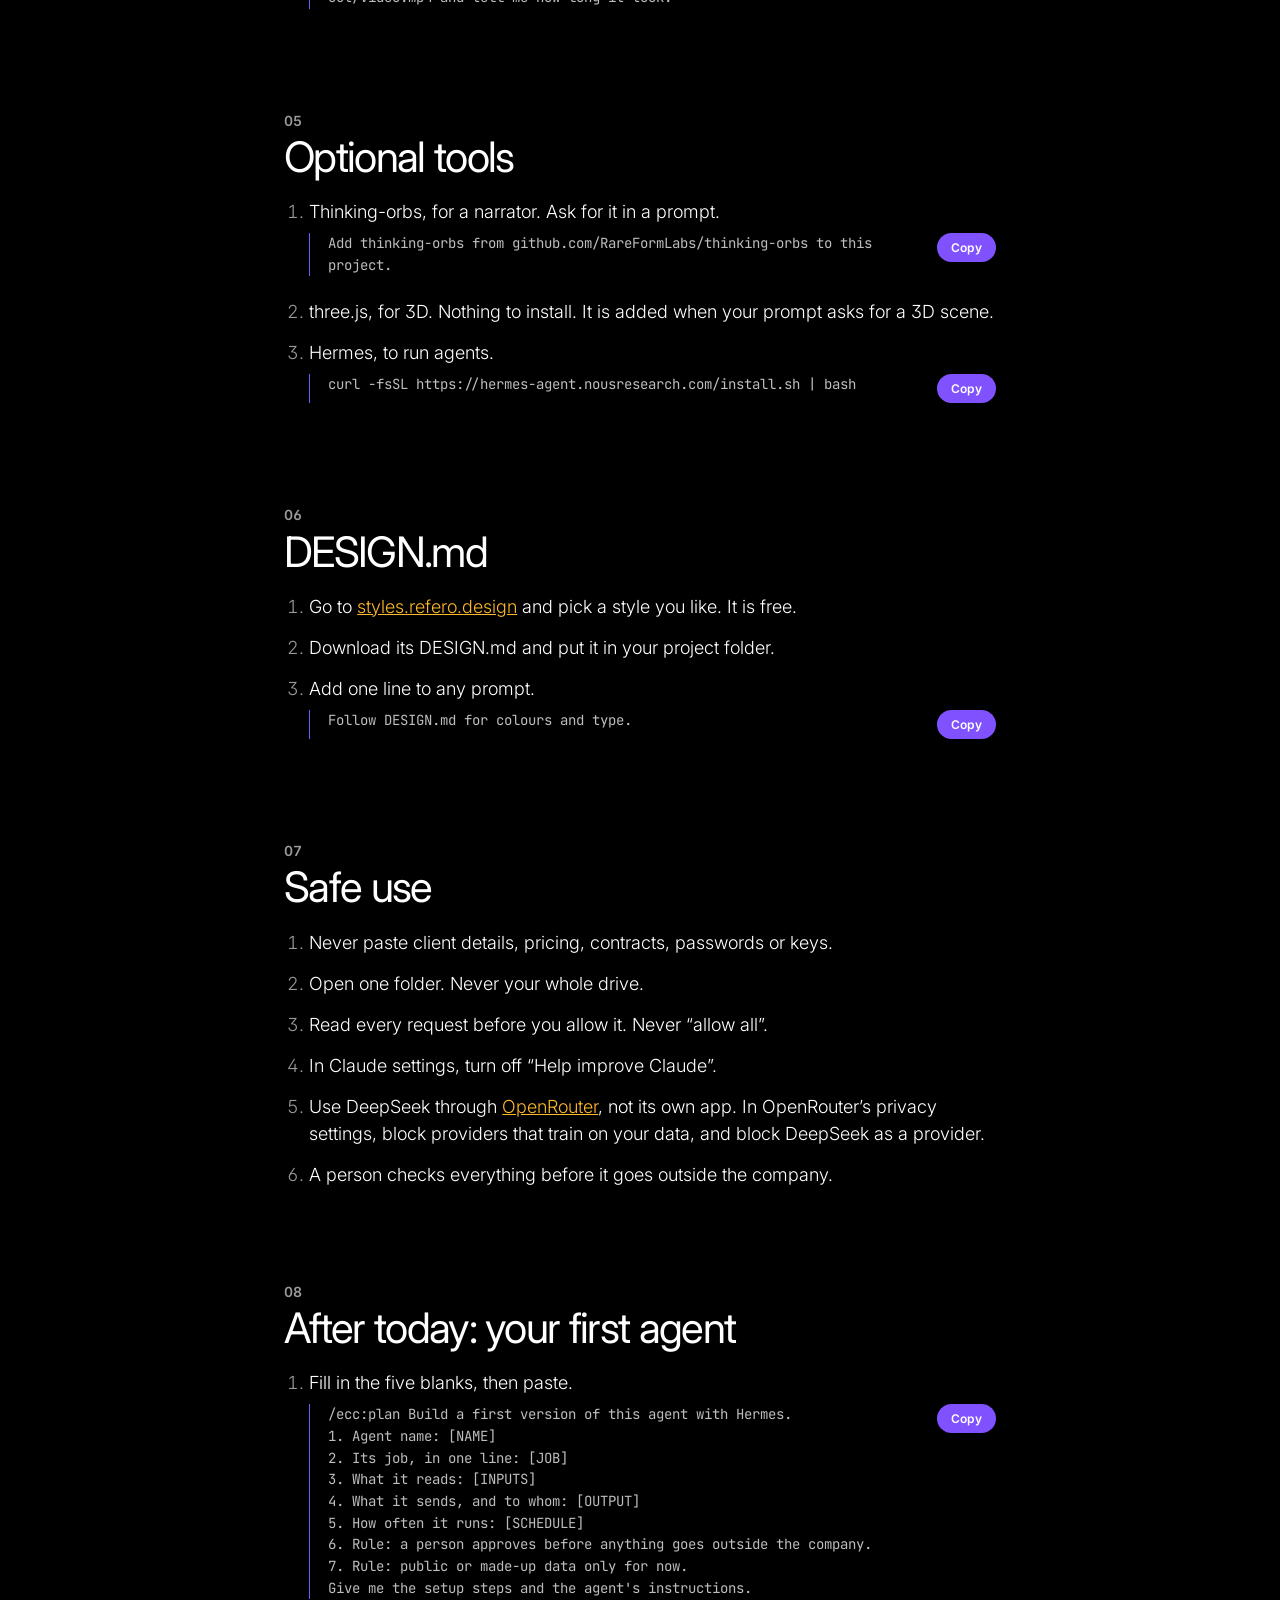
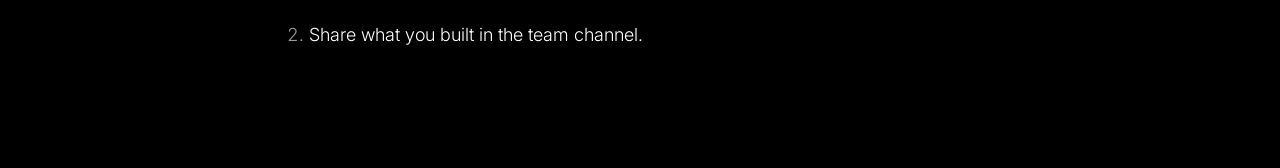
==== commit dc7bfaf6: "Hands-on track is research only; video prompts move to an optional kit section Claude-Session: https" ====
--- a/kit/index.html
+++ b/kit/index.html
@@ -65,16 +65,7 @@
     <li>Close Codex and start it again.</li>
   </ol>
 
-  <h2><span class="num">03</span>Set up for video</h2>
-  <ol>
-    <li>Paste this inside <span data-tool="claude">Claude Code</span><span data-tool="codex">Codex</span>. It checks Node.js, Git, Python, Remotion, Hairline and Chatterbox, and installs only what is missing.
-      <div data-prompt="setup"></div>
-    </li>
-    <li>Allow each install when it asks. The voice download is large, about 2 GB, so start this before the session.</li>
-    <li>It ends with a 3-second test video. If that plays, you are ready.</li>
-  </ol>
-
-  <h2><span class="num">04</span>Research to video: three inputs</h2>
+  <h2><span class="num">03</span>Research: three inputs</h2>
   <ol>
     <li>Pick a topic.
       <div class="switch" role="group" aria-label="Topic" data-topics></div>
@@ -83,6 +74,16 @@
     <li>Answer its questions. There will be fewer than five.<div data-prompt="grill"></div></li>
     <li>Build.<div data-prompt="build"></div></li>
     <li>It asks before it acts. Read each request, then allow it.</li>
+  </ol>
+
+  <h2><span class="num">04</span>Optional: make a video</h2>
+  <ol>
+    <li>Set up your computer. It checks Node.js, Git, Python, Remotion, Hairline and Chatterbox, and installs only what is missing. The voice download is about 2 GB.
+      <div data-prompt="setup"></div>
+    </li>
+    <li>Plan the video.<div data-prompt="video"></div></li>
+    <li>Answer its questions.<div data-prompt="grill"></div></li>
+    <li>Build and render.<div data-prompt="render"></div></li>
   </ol>
 
   <h2><span class="num">05</span>Optional tools</h2>
